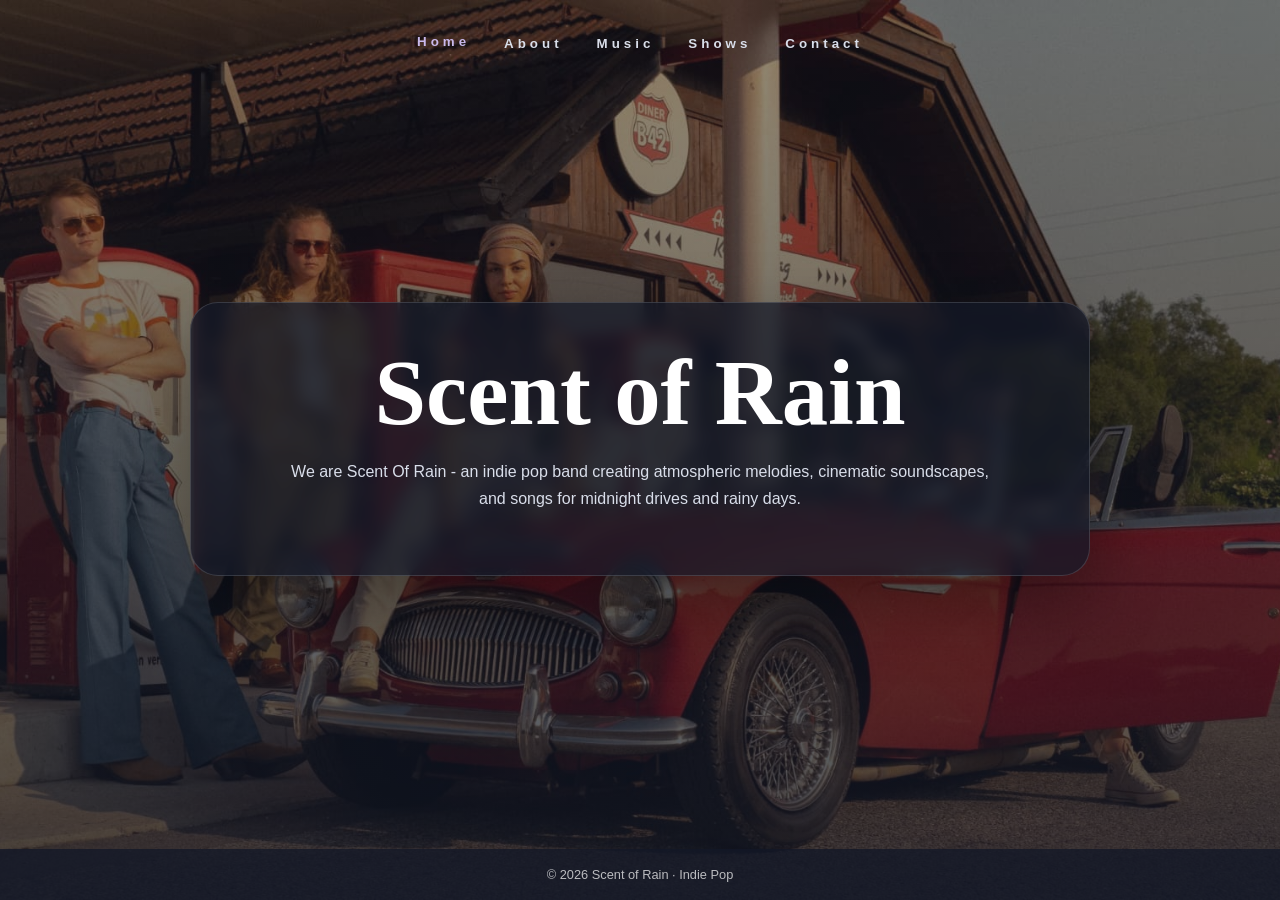
==== index.html @ d590cac0 "meta description add" ====
<!DOCTYPE html>
<html lang="de">
<head>
    <meta charset="UTF-8" />
    <meta name="google-site-verification" content="4d6FJwrasVdMUnf9k5YjwH8vOsAPtGU7nWEtgAFBRKQ" />
    <meta name="viewport" content="width=device-width, initial-scale=1.0" />
    <meta name="description" content="Scent of Rain is an indie pop band creating atmospheric melodies, cinematic soundscapes, and songs for midnight drives and rainy days." />
    <title>Scent of Rain | Indie Pop</title>
    <style>
        :root {
          --dark: #121827;
          --dark-transparent: rgba(18, 24, 39, 0.72);
          --blue: #314c7a;
          --purple: #8d74b8;
          --light-purple: #c9b9ec;
          --grey: #d9deea;
          --white: #ffffff;
        }

        * {
          box-sizing: border-box;
          margin: 0;
          padding: 0;
        }

        body {
          min-height: 100vh;
          font-family: Arial, Helvetica, sans-serif;
          color: var(--white);
          background: var(--dark);
          overflow-x: hidden;
        }

        .page-background {
          min-height: 100vh;
          background:
            linear-gradient(rgba(18, 24, 39, 0.45), rgba(18, 24, 39, 0.75)),
            url("pictures/band.jpg") center/cover no-repeat;
          display: flex;
          flex-direction: column;
        }

        header {
          width: 100%;
          padding: 28px 24px 0;
        }

        nav {
          display: flex;
          justify-content: center;
          align-items: center;
          gap: 34px;
          letter-spacing: 4px;
          font-size: 0.8rem;
          font-weight: 700;
          text-transform: uppercase;
        }

        nav button {
          background: none;
          border: none;
          color: var(--grey);
          cursor: pointer;
          letter-spacing: 4px;
          font-weight: 700;
          padding: 8px 0;
          transition: color 0.2s ease, transform 0.2s ease;
        }

        nav button:hover,
        nav button.active {
          color: var(--light-purple);
          transform: translateY(-2px);
        }

        main {
          flex: 1;
          display: flex;
          justify-content: center;
          align-items: center;
          padding: 40px 24px 70px;
          text-align: center;
        }

        .content-box {
          width: min(900px, 100%);
          padding: 44px;
          border-radius: 28px;
          background: var(--dark-transparent);
          backdrop-filter: blur(8px);
          box-shadow: 0 28px 70px rgba(0, 0, 0, 0.35);
          border: 1px solid rgba(255, 255, 255, 0.14);
        }

        .page {
          display: none;
          animation: fadeIn 0.35s ease;
        }

        .page.active {
          display: block;
        }

        @keyframes fadeIn {
          from {
            opacity: 0;
            transform: translateY(8px);
          }
          to {
            opacity: 1;
            transform: translateY(0);
          }
        }

        h1 {
          font-size: clamp(3rem, 8vw, 5.8rem);
          line-height: 1;
          margin-bottom: 18px;
          font-family: Georgia, "Times New Roman", serif;
        }

        h2 {
          font-size: 2.4rem;
          margin-bottom: 24px;
          font-family: Georgia, "Times New Roman", serif;
          color: var(--light-purple);
        }

        p {
          color: var(--grey);
          max-width: 700px;
          margin: 0 auto 18px;
          line-height: 1.7;
        }

        .concerts {
          display: grid;
          gap: 16px;
          text-align: left;
          margin-top: 24px;
        }

        .concert {
          display: grid;
          grid-template-columns: 110px 1fr;
          gap: 18px;
          align-items: center;
          padding: 18px;
          border-radius: 18px;
          background: rgba(255, 255, 255, 0.08);
          border: 1px solid rgba(255, 255, 255, 0.12);
        }

        .date {
          color: var(--light-purple);
          font-weight: 800;
          text-transform: uppercase;
        }

        .members {
          display: grid;
          grid-template-columns: repeat(5, 1fr);
          gap: 16px;
          margin-top: 24px;
        }

        .member {
          background: rgba(255, 255, 255, 0.08);
          border-radius: 18px;
          overflow: hidden;
          border: 1px solid rgba(255, 255, 255, 0.12);
          text-align: left;
        }

        .member img {
          width: 100%;
          height: 145px;
          object-fit: cover;
          display: block;
          background: #6c7484;
        }

        .member div {
          padding: 14px;
        }

        .member h3 {
          margin-bottom: 4px;
          font-size: 1rem;
        }

        .member .role {
          color: var(--light-purple);
          font-size: 0.85rem;
          font-weight: 700;
          margin-bottom: 8px;
        }

        .member p {
          margin: 0;
          font-size: 0.85rem;
          line-height: 1.5;
        }

        .contact-list {
          margin-top: 22px;
          color: var(--grey);
          line-height: 1.9;
        }

        .contact-list a {
          color: var(--white);
          text-decoration: none;
        }

        .contact-list a:hover {
          color: var(--light-purple);
        }

        footer {
          padding: 18px 24px;
          text-align: center;
          font-size: 0.8rem;
          color: rgba(255, 255, 255, 0.7);
          background: rgba(18, 24, 39, 0.78);
        }

        @media (max-width: 900px) {
          .members {
            grid-template-columns: repeat(2, 1fr);
          }
        }

        @media (max-width: 650px) {
          nav {
            flex-wrap: wrap;
            gap: 18px;
            letter-spacing: 2px;
          }

          nav button {
            letter-spacing: 2px;
          }

          .content-box {
            padding: 28px 20px;
          }

          .concert {
            grid-template-columns: 1fr;
          }

          .members {
            grid-template-columns: 1fr;
          }
        }
    </style>
</head>
<body>
<div class="page-background">
    <header>
        <nav>
            <button class="nav-button active" data-page="home">Home</button>
            <button class="nav-button" data-page="about">About</button>
            <button class="nav-button" data-page="music">Music</button>
            <button class="nav-button" data-page="shows">Shows</button>
            <button class="nav-button" data-page="contact">Contact</button>
        </nav>
    </header>

    <main>
        <div class="content-box">
            <section id="home" class="page active">
                <h1>Scent of Rain</h1>
                <p>We are Scent Of Rain - an indie pop band creating atmospheric melodies, cinematic soundscapes, and songs for midnight drives and rainy days.</p>
            </section>

            <section id="about" class="page">
                <h2>About</h2>
                <p>Scent Of Rain creates indie pop that balances emotion and energy, combining soulful vocals, layered guitars, synth textures, and driving grooves into a sound that is nostalgic, modern, and unmistakably their own.</p>

                <div class="members">
                    <article class="member">
                        <img src="pictures/drums.jpg" alt="Drums" />
                        <div>
                            <h3>Nico<br />Felice</h3>
                            <div class="role">Drums</div>
                            <p>Driving beats and subtle dynamics.</p>
                        </div>
                    </article>

                    <article class="member">
                        <img src="pictures/keys.jpg" alt="Keys" />
                        <div>
                            <h3>Jonas<br />Trattler</h3>
                            <div class="role">Keys</div>
                            <p>Atmospheric harmonies and melodies.</p>
                        </div>
                    </article>

                    <article class="member">
                        <img src="pictures/vocals.jpg" alt="Vocals" />
                        <div>
                            <h3>Amelie Wachauer</h3>
                            <div class="role">Vocals</div>
                            <p>Warm vocals and soulful texts.</p>
                        </div>
                    </article>

                    <article class="member">
                        <img src="pictures/guitar.jpg" alt="Guitar" />
                        <div>
                            <h3>Ines<br />Etzlstorfer</h3>
                            <div class="role">Guitar</div>
                            <p>Dreamy textures and powerful strings.</p>
                        </div>
                    </article>

                    <article class="member">
                        <img src="pictures/bass.jpg" alt="Bass-guitar" />
                        <div>
                            <h3>Thomas Panhuber</h3>
                            <div class="role">Bass-guitar</div>
                            <p>Warm and deep grooves.</p>
                        </div>
                    </article>
                </div>
            </section>

            <section id="music" class="page">
                <h2>Music</h2>
                <p>Recording in process.</p>
                <!--<p>Links to Spotify, YouTube, SoundCloud, ....</p>
                <p>For example: a new single, ep or music video.</p> -->
            </section>

            <section id="shows" class="page">
                <h2>Shows</h2>
                <p>More dates coming soon!</p>

                <!--
                <p>Our next gigs:</p>

                <div class="concerts">
                    <article class="concert">
                        <div class="date">23. Juli 2026</div>
                        <div>
                            <h3>Hemingway's Cocktail & Music Bar</h3>
                            <p>Single Gig · Start 19:30 Uhr</p>
                        </div>
                    </article>

                    <article class="concert">
                        <div class="date">24. Dezember 2026</div>
                        <div>
                            <h3>Christkindlmarkt Perg</h3>
                            <p>Christmas Jazz Gig · Start 20:00 Uhr</p>
                        </div>
                    </article>

                    <article class="concert">
                        <div class="date">29. Mai 2027</div>
                        <div>
                            <h3>Bubble Days Linz</h3>
                            <p>Festivalshow · Start 18:45 Uhr</p>
                        </div>
                    </article>
                </div> -->
            </section>

            <section id="contact" class="page">
                <h2>Contact</h2>
                <p>For any inquiries:</p>

                <div class="contact-list">
                    <p>E-Mail:<a href="mailto:scentofrain.info@gmail.com">scentofrain.info@gmail.com</a></p>
                    <p>Telephone: <a href="tel:+436642714166">+43 664 2714166</a></p>
                    <p>Instagram: <a href="https://www.instagram.com/scentofrain_official" target="_blank" rel="noopener noreferrer">@scentofrain_official</a></p>
                    <br />
                    <p><strong>Imprint</strong></p>
                    <p>Scent of Rain<br />Falterweg 81<br />4030 Linz<br />Austria</p>
                    <p>Represented by: All <3</p>
                </div>
            </section>
        </div>
    </main>

    <footer>
        © 2026 Scent of Rain · Indie Pop
    </footer>
</div>

<script>
    const buttons = document.querySelectorAll(".nav-button");
    const pages = document.querySelectorAll(".page");

    buttons.forEach((button) => {
      button.addEventListener("click", () => {
        const pageId = button.dataset.page;
        const targetPage = document.getElementById(pageId);

        if (!targetPage) return;

        buttons.forEach((btn) => btn.classList.remove("active"));
        pages.forEach((page) => page.classList.remove("active"));

        button.classList.add("active");
        document.getElementById(pageId).classList.add("active");
      });
    });
</script>
</body>
</html>
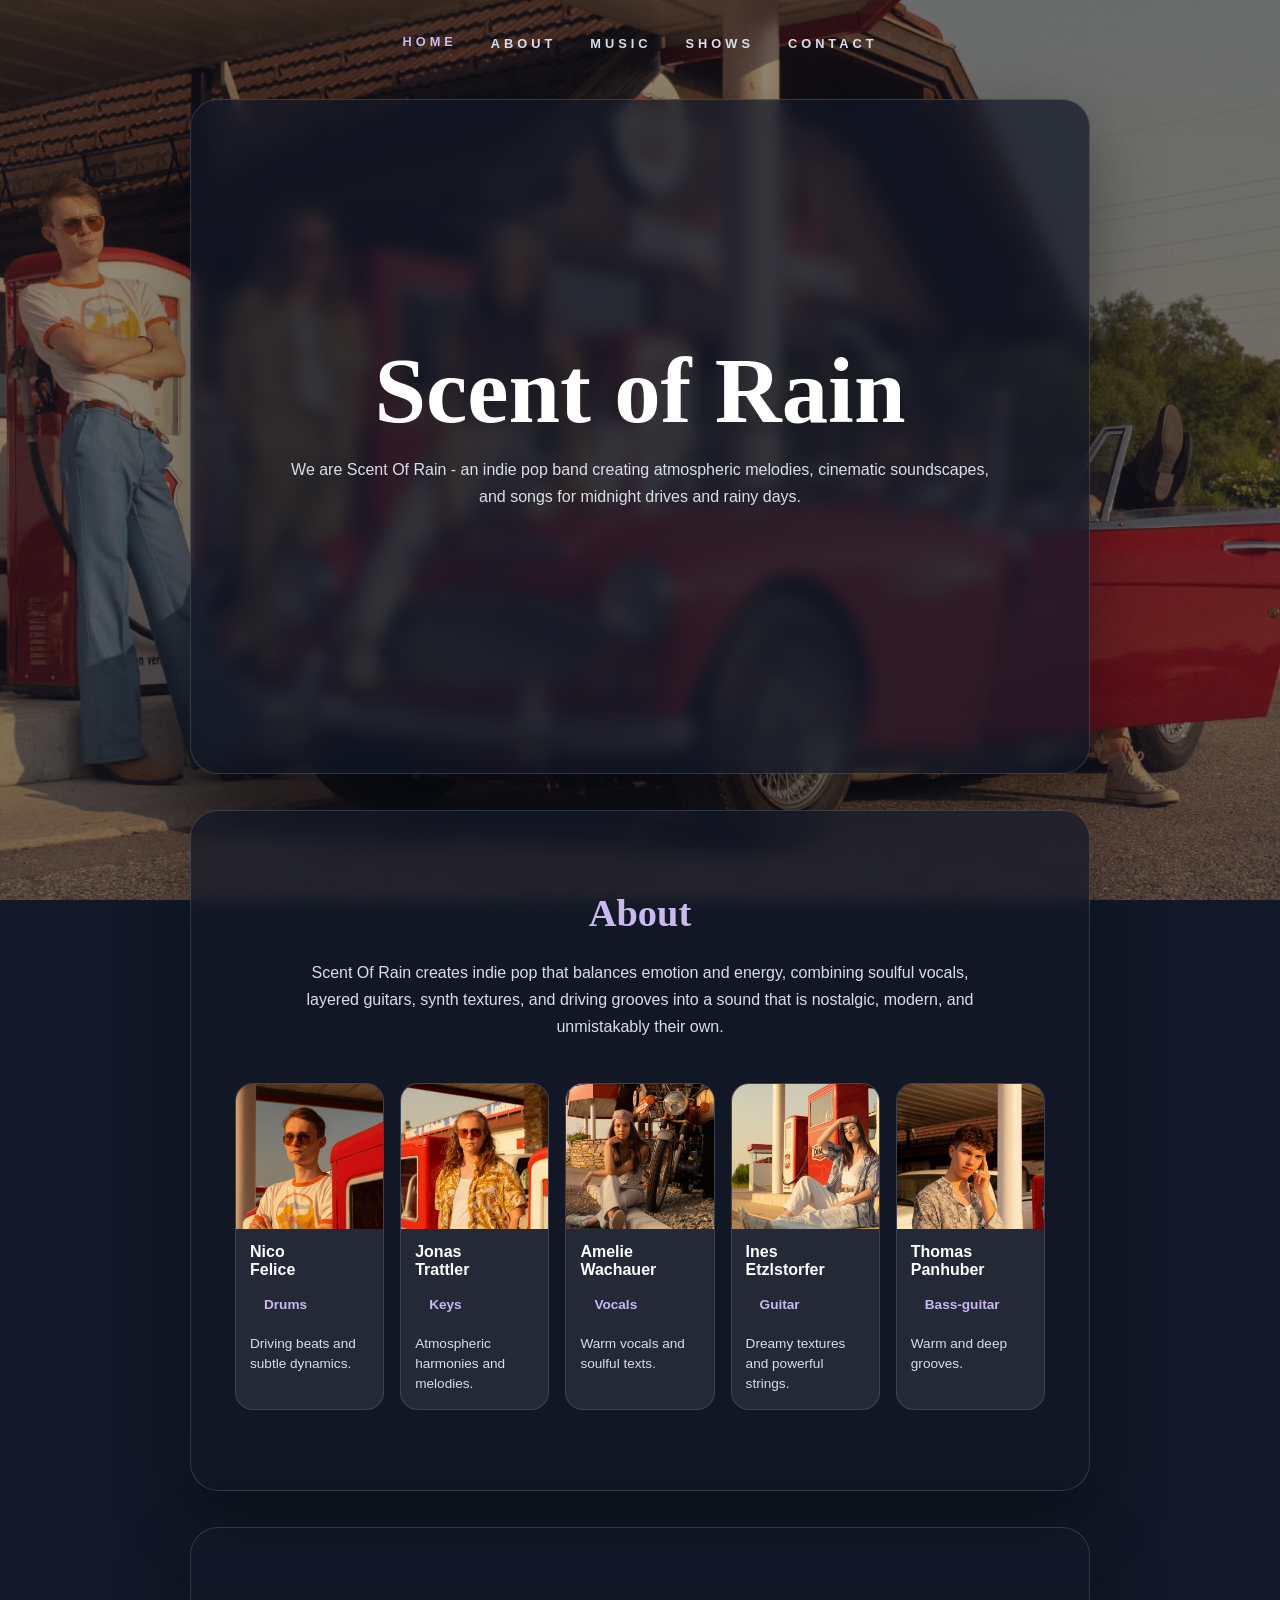
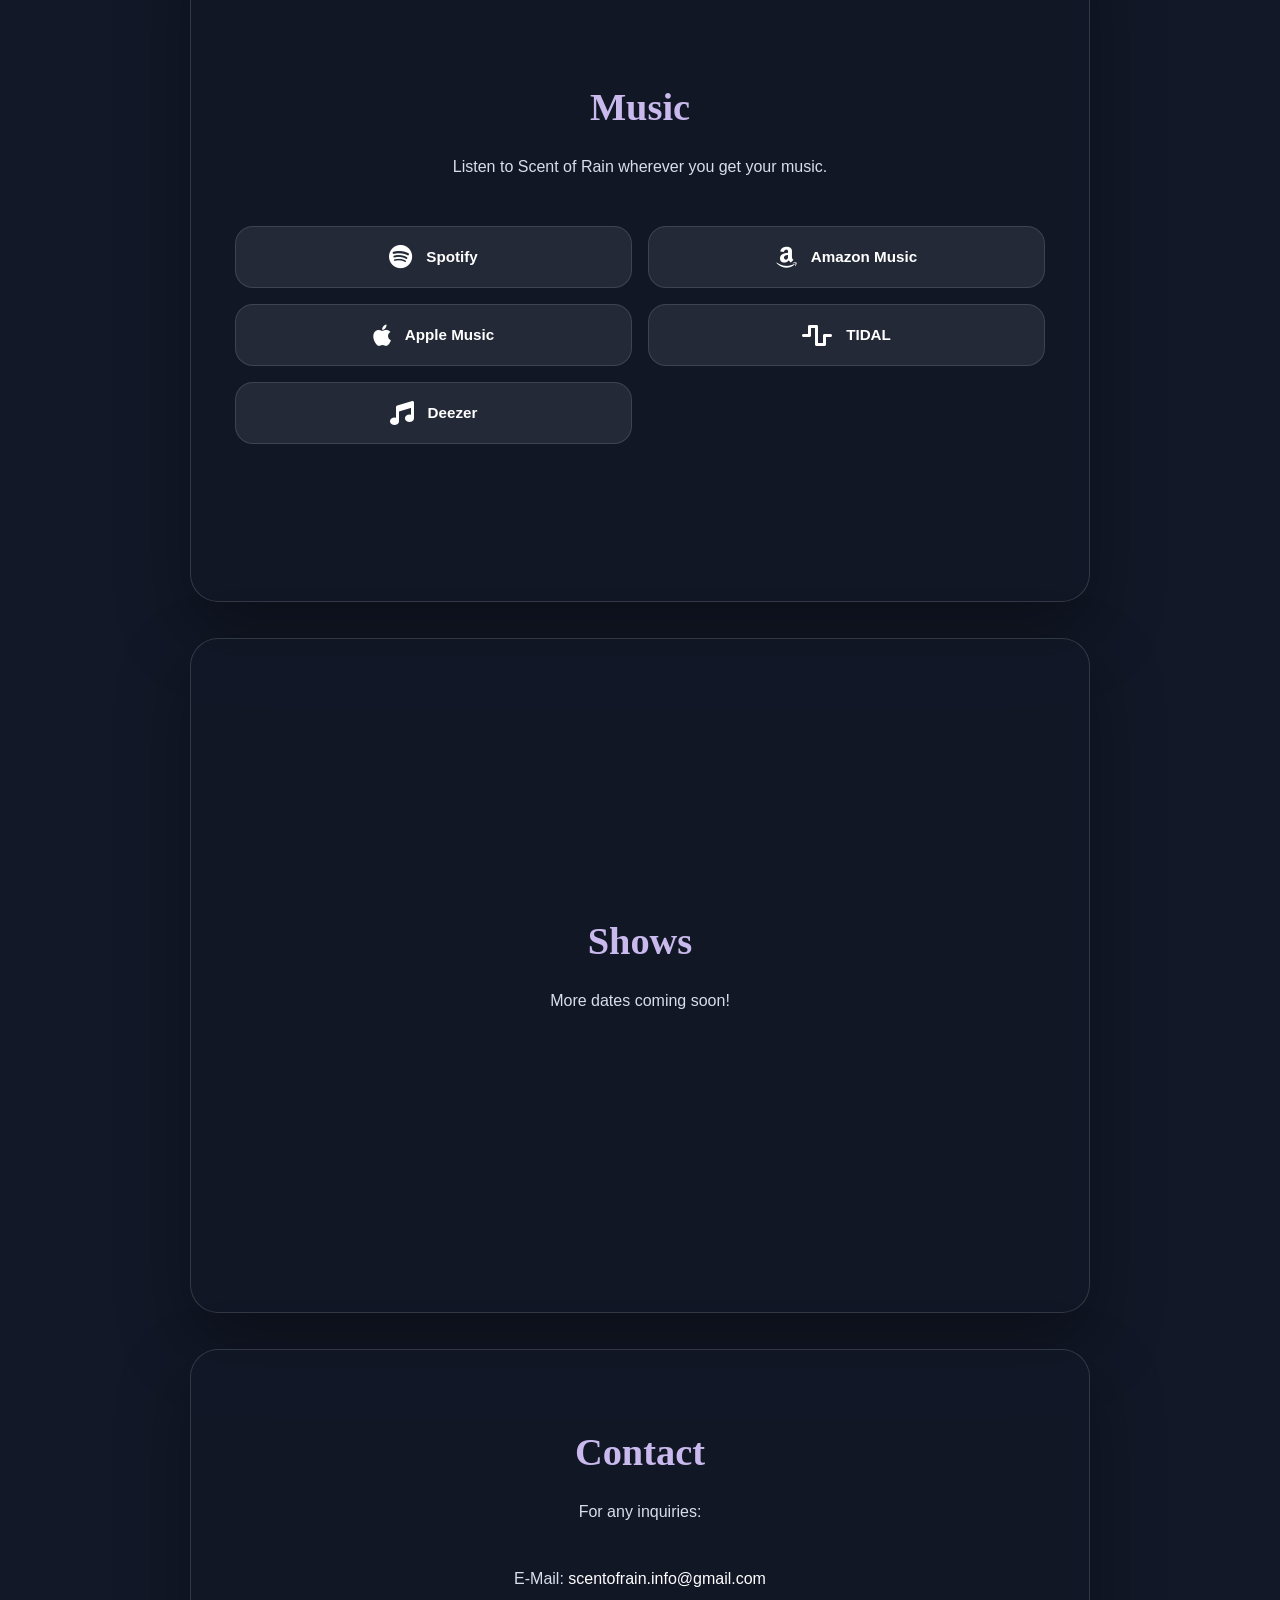
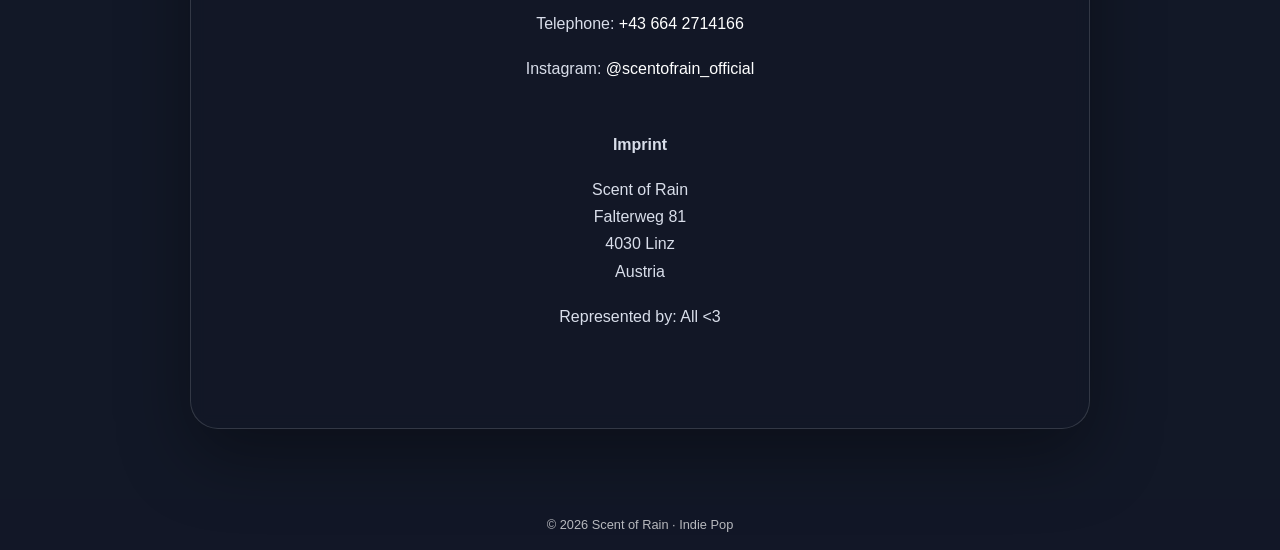
==== commit 8dac6e95: "start dynamic redesign: separate HTML CSS and JS" ====
--- a/index.html
+++ b/index.html
@@ -5,384 +5,173 @@
     <meta name="google-site-verification" content="4d6FJwrasVdMUnf9k5YjwH8vOsAPtGU7nWEtgAFBRKQ" />
     <meta name="viewport" content="width=device-width, initial-scale=1.0" />
     <meta name="description" content="Scent of Rain is an indie pop band creating atmospheric melodies, cinematic soundscapes, and songs for midnight drives and rainy days." />
-    <title>Scent of Rain | Indie Pop</title>
-    <style>
-        :root {
-          --dark: #121827;
-          --dark-transparent: rgba(18, 24, 39, 0.72);
-          --blue: #314c7a;
-          --purple: #8d74b8;
-          --light-purple: #c9b9ec;
-          --grey: #d9deea;
-          --white: #ffffff;
-        }
-
-        * {
-          box-sizing: border-box;
-          margin: 0;
-          padding: 0;
-        }
-
-        body {
-          min-height: 100vh;
-          font-family: Arial, Helvetica, sans-serif;
-          color: var(--white);
-          background: var(--dark);
-          overflow-x: hidden;
-        }
-
-        .page-background {
-          min-height: 100vh;
-          background:
-            linear-gradient(rgba(18, 24, 39, 0.45), rgba(18, 24, 39, 0.75)),
-            url("pictures/band.jpg") center/cover no-repeat;
-          display: flex;
-          flex-direction: column;
-        }
-
-        header {
-          width: 100%;
-          padding: 28px 24px 0;
-        }
-
-        nav {
-          display: flex;
-          justify-content: center;
-          align-items: center;
-          gap: 34px;
-          letter-spacing: 4px;
-          font-size: 0.8rem;
-          font-weight: 700;
-          text-transform: uppercase;
-        }
-
-        nav button {
-          background: none;
-          border: none;
-          color: var(--grey);
-          cursor: pointer;
-          letter-spacing: 4px;
-          font-weight: 700;
-          padding: 8px 0;
-          transition: color 0.2s ease, transform 0.2s ease;
-        }
-
-        nav button:hover,
-        nav button.active {
-          color: var(--light-purple);
-          transform: translateY(-2px);
-        }
-
-        main {
-          flex: 1;
-          display: flex;
-          justify-content: center;
-          align-items: center;
-          padding: 40px 24px 70px;
-          text-align: center;
-        }
-
-        .content-box {
-          width: min(900px, 100%);
-          padding: 44px;
-          border-radius: 28px;
-          background: var(--dark-transparent);
-          backdrop-filter: blur(8px);
-          box-shadow: 0 28px 70px rgba(0, 0, 0, 0.35);
-          border: 1px solid rgba(255, 255, 255, 0.14);
-        }
-
-        .page {
-          display: none;
-          animation: fadeIn 0.35s ease;
-        }
-
-        .page.active {
-          display: block;
-        }
-
-        @keyframes fadeIn {
-          from {
-            opacity: 0;
-            transform: translateY(8px);
-          }
-          to {
-            opacity: 1;
-            transform: translateY(0);
-          }
-        }
-
-        h1 {
-          font-size: clamp(3rem, 8vw, 5.8rem);
-          line-height: 1;
-          margin-bottom: 18px;
-          font-family: Georgia, "Times New Roman", serif;
-        }
-
-        h2 {
-          font-size: 2.4rem;
-          margin-bottom: 24px;
-          font-family: Georgia, "Times New Roman", serif;
-          color: var(--light-purple);
-        }
-
-        p {
-          color: var(--grey);
-          max-width: 700px;
-          margin: 0 auto 18px;
-          line-height: 1.7;
-        }
-
-        .concerts {
-          display: grid;
-          gap: 16px;
-          text-align: left;
-          margin-top: 24px;
-        }
-
-        .concert {
-          display: grid;
-          grid-template-columns: 110px 1fr;
-          gap: 18px;
-          align-items: center;
-          padding: 18px;
-          border-radius: 18px;
-          background: rgba(255, 255, 255, 0.08);
-          border: 1px solid rgba(255, 255, 255, 0.12);
-        }
-
-        .date {
-          color: var(--light-purple);
-          font-weight: 800;
-          text-transform: uppercase;
-        }
-
-        .members {
-          display: grid;
-          grid-template-columns: repeat(5, 1fr);
-          gap: 16px;
-          margin-top: 24px;
-        }
-
-        .member {
-          background: rgba(255, 255, 255, 0.08);
-          border-radius: 18px;
-          overflow: hidden;
-          border: 1px solid rgba(255, 255, 255, 0.12);
-          text-align: left;
-        }
-
-        .member img {
-          width: 100%;
-          height: 145px;
-          object-fit: cover;
-          display: block;
-          background: #6c7484;
-        }
-
-        .member div {
-          padding: 14px;
-        }
-
-        .member h3 {
-          margin-bottom: 4px;
-          font-size: 1rem;
-        }
-
-        .member .role {
-          color: var(--light-purple);
-          font-size: 0.85rem;
-          font-weight: 700;
-          margin-bottom: 8px;
-        }
-
-        .member p {
-          margin: 0;
-          font-size: 0.85rem;
-          line-height: 1.5;
-        }
-
-        .contact-list {
-          margin-top: 22px;
-          color: var(--grey);
-          line-height: 1.9;
-        }
-
-        .contact-list a {
-          color: var(--white);
-          text-decoration: none;
-        }
-
-        .contact-list a:hover {
-          color: var(--light-purple);
-        }
-
-        footer {
-          padding: 18px 24px;
-          text-align: center;
-          font-size: 0.8rem;
-          color: rgba(255, 255, 255, 0.7);
-          background: rgba(18, 24, 39, 0.78);
-        }
-
-        @media (max-width: 900px) {
-          .members {
-            grid-template-columns: repeat(2, 1fr);
-          }
-        }
-
-        @media (max-width: 650px) {
-          nav {
-            flex-wrap: wrap;
-            gap: 18px;
-            letter-spacing: 2px;
-          }
-
-          nav button {
-            letter-spacing: 2px;
-          }
-
-          .content-box {
-            padding: 28px 20px;
-          }
-
-          .concert {
-            grid-template-columns: 1fr;
-          }
-
-          .members {
-            grid-template-columns: 1fr;
-          }
-        }
-    </style>
+    <link rel="canonical" href="https://scentofrain.at/" />
+    <meta property="og:title" content="Scent of Rain – Official Website" />
+    <meta property="og:description" content="Indie pop band creating atmospheric melodies and cinematic soundscapes." />
+    <meta property="og:url" content="https://scentofrain.at/" />
+    <meta property="og:type" content="website" />
+    <meta property="og:image" content="https://scentofrain.at/pictures/band.jpg" />
+    <title>Scent of Rain – Official Website</title>
+    <link rel="stylesheet" href="https://cdnjs.cloudflare.com/ajax/libs/font-awesome/6.7.2/css/all.min.css" />
+    <link rel="stylesheet" href="css/style.css" />
 </head>
 <body>
 <div class="page-background">
     <header>
         <nav>
-            <button class="nav-button active" data-page="home">Home</button>
-            <button class="nav-button" data-page="about">About</button>
-            <button class="nav-button" data-page="music">Music</button>
-            <button class="nav-button" data-page="shows">Shows</button>
-            <button class="nav-button" data-page="contact">Contact</button>
+            <a class="nav-link active" href="#home">Home</a>
+            <a class="nav-link" href="#about">About</a>
+            <a class="nav-link" href="#music">Music</a>
+            <a class="nav-link" href="#shows">Shows</a>
+            <a class="nav-link" href="#contact">Contact</a>
         </nav>
     </header>
 
     <main>
-        <div class="content-box">
-            <section id="home" class="page active">
-                <h1>Scent of Rain</h1>
-                <p>We are Scent Of Rain - an indie pop band creating atmospheric melodies, cinematic soundscapes, and songs for midnight drives and rainy days.</p>
-            </section>
+        <section id="home" class="page">
+            <h1>Scent of Rain</h1>
+            <p>We are Scent Of Rain - an indie pop band creating atmospheric melodies, cinematic soundscapes, and songs for midnight drives and rainy days.</p>
+        </section>
 
-            <section id="about" class="page">
-                <h2>About</h2>
-                <p>Scent Of Rain creates indie pop that balances emotion and energy, combining soulful vocals, layered guitars, synth textures, and driving grooves into a sound that is nostalgic, modern, and unmistakably their own.</p>
+        <section id="about" class="page">
+            <h2>About</h2>
+            <p>Scent Of Rain creates indie pop that balances emotion and energy, combining soulful vocals, layered guitars, synth textures, and driving grooves into a sound that is nostalgic, modern, and unmistakably their own.</p>
 
-                <div class="members">
-                    <article class="member">
-                        <img src="pictures/drums.jpg" alt="Drums" />
-                        <div>
-                            <h3>Nico<br />Felice</h3>
-                            <div class="role">Drums</div>
-                            <p>Driving beats and subtle dynamics.</p>
-                        </div>
-                    </article>
+            <div class="members">
+                <article class="member">
+                    <img src="pictures/drums.jpg" alt="Drums" />
+                    <div>
+                        <h3>Nico<br />Felice</h3>
+                        <div class="role">Drums</div>
+                        <p>Driving beats and subtle dynamics.</p>
+                    </div>
+                </article>
 
-                    <article class="member">
-                        <img src="pictures/keys.jpg" alt="Keys" />
-                        <div>
-                            <h3>Jonas<br />Trattler</h3>
-                            <div class="role">Keys</div>
-                            <p>Atmospheric harmonies and melodies.</p>
-                        </div>
-                    </article>
+                <article class="member">
+                    <img src="pictures/keys.jpg" alt="Keys" />
+                    <div>
+                        <h3>Jonas<br />Trattler</h3>
+                        <div class="role">Keys</div>
+                        <p>Atmospheric harmonies and melodies.</p>
+                    </div>
+                </article>
 
-                    <article class="member">
-                        <img src="pictures/vocals.jpg" alt="Vocals" />
-                        <div>
-                            <h3>Amelie Wachauer</h3>
-                            <div class="role">Vocals</div>
-                            <p>Warm vocals and soulful texts.</p>
-                        </div>
-                    </article>
+                <article class="member">
+                    <img src="pictures/vocals.jpg" alt="Vocals" />
+                    <div>
+                        <h3>Amelie Wachauer</h3>
+                        <div class="role">Vocals</div>
+                        <p>Warm vocals and soulful texts.</p>
+                    </div>
+                </article>
 
-                    <article class="member">
-                        <img src="pictures/guitar.jpg" alt="Guitar" />
-                        <div>
-                            <h3>Ines<br />Etzlstorfer</h3>
-                            <div class="role">Guitar</div>
-                            <p>Dreamy textures and powerful strings.</p>
-                        </div>
-                    </article>
+                <article class="member">
+                    <img src="pictures/guitar.jpg" alt="Guitar" />
+                    <div>
+                        <h3>Ines<br />Etzlstorfer</h3>
+                        <div class="role">Guitar</div>
+                        <p>Dreamy textures and powerful strings.</p>
+                    </div>
+                </article>
 
-                    <article class="member">
-                        <img src="pictures/bass.jpg" alt="Bass-guitar" />
-                        <div>
-                            <h3>Thomas Panhuber</h3>
-                            <div class="role">Bass-guitar</div>
-                            <p>Warm and deep grooves.</p>
-                        </div>
-                    </article>
-                </div>
-            </section>
+                <article class="member">
+                    <img src="pictures/bass.jpg" alt="Bass-guitar" />
+                    <div>
+                        <h3>Thomas Panhuber</h3>
+                        <div class="role">Bass-guitar</div>
+                        <p>Warm and deep grooves.</p>
+                    </div>
+                </article>
+            </div>
+        </section>
 
-            <section id="music" class="page">
-                <h2>Music</h2>
-                <p>Recording in process.</p>
-                <!--<p>Links to Spotify, YouTube, SoundCloud, ....</p>
-                <p>For example: a new single, ep or music video.</p> -->
-            </section>
+        <section id="music" class="page">
+            <h2>Music</h2>
+            <p>Listen to Scent of Rain wherever you get your music.</p>
 
-            <section id="shows" class="page">
-                <h2>Shows</h2>
-                <p>More dates coming soon!</p>
+            <div class="music-links">
+                <a href="SPOTIFY-LINK" target="_blank" rel="noopener noreferrer" class="music-link">
+                    <i class="fa-brands fa-spotify"></i>
+                    <span>Spotify</span>
+                </a>
 
-                <!--
-                <p>Our next gigs:</p>
+                <a href="AMAZON-MUSIC-LINK" target="_blank" rel="noopener noreferrer" class="music-link">
+                    <i class="fa-brands fa-amazon"></i>
+                    <span>Amazon Music</span>
+                </a>
 
-                <div class="concerts">
-                    <article class="concert">
-                        <div class="date">23. Juli 2026</div>
-                        <div>
-                            <h3>Hemingway's Cocktail & Music Bar</h3>
-                            <p>Single Gig · Start 19:30 Uhr</p>
-                        </div>
-                    </article>
+                <a href="APPLE-MUSIC-LINK" target="_blank" rel="noopener noreferrer" class="music-link">
+                    <i class="fa-brands fa-apple"></i>
+                    <span>Apple Music</span>
+                </a>
 
-                    <article class="concert">
-                        <div class="date">24. Dezember 2026</div>
-                        <div>
-                            <h3>Christkindlmarkt Perg</h3>
-                            <p>Christmas Jazz Gig · Start 20:00 Uhr</p>
-                        </div>
-                    </article>
+                <a href="TIDAL-LINK" target="_blank" rel="noopener noreferrer" class="music-link">
+                    <i class="fa-solid fa-wave-square"></i>
+                    <span>TIDAL</span>
+                </a>
 
-                    <article class="concert">
-                        <div class="date">29. Mai 2027</div>
-                        <div>
-                            <h3>Bubble Days Linz</h3>
-                            <p>Festivalshow · Start 18:45 Uhr</p>
-                        </div>
-                    </article>
-                </div> -->
-            </section>
+                <a href="DEEZER-LINK" target="_blank" rel="noopener noreferrer" class="music-link">
+                    <i class="fa-solid fa-music"></i>
+                    <span>Deezer</span>
+                </a>
 
-            <section id="contact" class="page">
-                <h2>Contact</h2>
-                <p>For any inquiries:</p>
+                <!-- Activate when Bandcamp is available
+                <a href="BANDCAMP-LINK" target="_blank" rel="noopener noreferrer" class="music-link">
+                    <i class="fa-brands fa-bandcamp"></i>
+                    <span>Bandcamp</span>
+                </a>
+                -->
+            </div>
+        </section>
 
-                <div class="contact-list">
-                    <p>E-Mail:<a href="mailto:scentofrain.info@gmail.com">scentofrain.info@gmail.com</a></p>
-                    <p>Telephone: <a href="tel:+436642714166">+43 664 2714166</a></p>
-                    <p>Instagram: <a href="https://www.instagram.com/scentofrain_official" target="_blank" rel="noopener noreferrer">@scentofrain_official</a></p>
-                    <br />
-                    <p><strong>Imprint</strong></p>
-                    <p>Scent of Rain<br />Falterweg 81<br />4030 Linz<br />Austria</p>
-                    <p>Represented by: All <3</p>
-                </div>
-            </section>
-        </div>
+        <section id="shows" class="page">
+            <h2>Shows</h2>
+            <p>More dates coming soon!</p>
+
+            <!--
+            <p>Our next gigs:</p>
+            <div class="concerts">
+                <article class="concert">
+                    <div class="date">23. Juli 2026</div>
+                    <div>
+                        <h3>Hemingway's Cocktail & Music Bar</h3>
+                        <p>Single Gig · Start 19:30 Uhr</p>
+                    </div>
+                </article>
+
+                <article class="concert">
+                    <div class="date">24. Dezember 2026</div>
+                    <div>
+                        <h3>Christkindlmarkt Perg</h3>
+                        <p>Christmas Jazz Gig · Start 20:00 Uhr</p>
+                    </div>
+                </article>
+
+                <article class="concert">
+                    <div class="date">29. Mai 2027</div>
+                    <div>
+                        <h3>Bubble Days Linz</h3>
+                        <p>Festivalshow · Start 18:45 Uhr</p>
+                    </div>
+                </article>
+            </div>
+            -->
+        </section>
+
+        <section id="contact" class="page">
+            <h2>Contact</h2>
+            <p>For any inquiries:</p>
+
+            <div class="contact-list">
+                <p>E-Mail: <a href="mailto:scentofrain.info@gmail.com">scentofrain.info@gmail.com</a></p>
+                <p>Telephone: <a href="tel:+436642714166">+43 664 2714166</a></p>
+                <p>Instagram: <a href="https://www.instagram.com/scentofrain_official" target="_blank" rel="noopener noreferrer">@scentofrain_official</a></p>
+                <br />
+                <p><strong>Imprint</strong></p>
+                <p>Scent of Rain<br />Falterweg 81<br />4030 Linz<br />Austria</p>
+                <p>Represented by: All &lt;3</p>
+            </div>
+        </section>
     </main>
 
     <footer>
@@ -390,24 +179,6 @@
     </footer>
 </div>
 
-<script>
-    const buttons = document.querySelectorAll(".nav-button");
-    const pages = document.querySelectorAll(".page");
-
-    buttons.forEach((button) => {
-      button.addEventListener("click", () => {
-        const pageId = button.dataset.page;
-        const targetPage = document.getElementById(pageId);
-
-        if (!targetPage) return;
-
-        buttons.forEach((btn) => btn.classList.remove("active"));
-        pages.forEach((page) => page.classList.remove("active"));
-
-        button.classList.add("active");
-        document.getElementById(pageId).classList.add("active");
-      });
-    });
-</script>
+<script src="js/main.js"></script>
 </body>
 </html>
--- a/css/style.css
+++ b/css/style.css
@@ -0,0 +1,298 @@
+:root {
+  --dark: #121827;
+  --dark-transparent: rgba(18, 24, 39, 0.72);
+  --blue: #314c7a;
+  --purple: #8d74b8;
+  --light-purple: #c9b9ec;
+  --grey: #d9deea;
+  --white: #ffffff;
+}
+
+* {
+  box-sizing: border-box;
+  margin: 0;
+  padding: 0;
+}
+
+html {
+  scroll-behavior: smooth;
+}
+
+body {
+  min-height: 100vh;
+  font-family: Arial, Helvetica, sans-serif;
+  color: var(--white);
+  background: var(--dark);
+  overflow-x: hidden;
+}
+
+.page-background {
+  min-height: 100vh;
+  background:
+    linear-gradient(rgba(18, 24, 39, 0.45), rgba(18, 24, 39, 0.75)),
+    url("../pictures/band.jpg") center/cover fixed no-repeat;
+  display: flex;
+  flex-direction: column;
+}
+
+header {
+  width: 100%;
+  padding: 28px 24px 0;
+  position: sticky;
+  top: 0;
+  z-index: 100;
+}
+
+nav {
+  display: flex;
+  justify-content: center;
+  align-items: center;
+  gap: 34px;
+  letter-spacing: 4px;
+  font-size: 0.8rem;
+  font-weight: 700;
+  text-transform: uppercase;
+}
+
+nav a {
+  color: var(--grey);
+  text-decoration: none;
+  letter-spacing: 4px;
+  font-weight: 700;
+  padding: 8px 0;
+  transition: color 0.2s ease, transform 0.2s ease;
+}
+
+nav a:hover,
+nav a.active {
+  color: var(--light-purple);
+  transform: translateY(-2px);
+}
+
+main {
+  width: 100%;
+  padding: 40px 24px 70px;
+}
+
+.page {
+  width: min(900px, 100%);
+  margin: 0 auto;
+  min-height: 75vh;
+  padding: 80px 44px;
+  display: flex;
+  flex-direction: column;
+  justify-content: center;
+  text-align: center;
+  scroll-margin-top: 100px;
+  background: var(--dark-transparent);
+  backdrop-filter: blur(8px);
+  box-shadow: 0 28px 70px rgba(0, 0, 0, 0.35);
+  border: 1px solid rgba(255, 255, 255, 0.14);
+  border-radius: 28px;
+  margin-bottom: 36px;
+}
+
+.page:last-child {
+  margin-bottom: 0;
+}
+
+.page h1,
+.page h2 {
+  font-family: Georgia, "Times New Roman", serif;
+}
+
+.page h1 {
+  font-size: clamp(3rem, 8vw, 5.8rem);
+  line-height: 1;
+  margin-bottom: 18px;
+}
+
+.page h2 {
+  font-size: 2.4rem;
+  margin-bottom: 24px;
+  color: var(--light-purple);
+}
+
+.page p {
+  color: var(--grey);
+  max-width: 700px;
+  margin: 0 auto 18px;
+  line-height: 1.7;
+}
+
+.concerts {
+  display: grid;
+  gap: 16px;
+  text-align: left;
+  margin-top: 24px;
+}
+
+.concert {
+  display: grid;
+  grid-template-columns: 110px 1fr;
+  gap: 18px;
+  align-items: center;
+  padding: 18px;
+  border-radius: 18px;
+  background: rgba(255, 255, 255, 0.08);
+  border: 1px solid rgba(255, 255, 255, 0.12);
+}
+
+.date {
+  color: var(--light-purple);
+  font-weight: 800;
+  text-transform: uppercase;
+}
+
+.members {
+  display: grid;
+  grid-template-columns: repeat(5, 1fr);
+  gap: 16px;
+  margin-top: 24px;
+}
+
+.member {
+  background: rgba(255, 255, 255, 0.08);
+  border-radius: 18px;
+  overflow: hidden;
+  border: 1px solid rgba(255, 255, 255, 0.12);
+  text-align: left;
+}
+
+.member img {
+  width: 100%;
+  height: 145px;
+  object-fit: cover;
+  display: block;
+  background: #6c7484;
+}
+
+.member div {
+  padding: 14px;
+}
+
+.member h3 {
+  margin-bottom: 4px;
+  font-size: 1rem;
+}
+
+.member .role {
+  color: var(--light-purple);
+  font-size: 0.85rem;
+  font-weight: 700;
+  margin-bottom: 8px;
+}
+
+.member p {
+  margin: 0;
+  font-size: 0.85rem;
+  line-height: 1.5;
+}
+
+.music-links {
+  display: grid;
+  grid-template-columns: repeat(2, 1fr);
+  gap: 16px;
+  margin-top: 28px;
+}
+
+.music-link {
+  display: flex;
+  align-items: center;
+  justify-content: center;
+  gap: 14px;
+  padding: 18px 20px;
+  border-radius: 18px;
+  color: var(--white);
+  text-decoration: none;
+  background: rgba(255, 255, 255, 0.08);
+  border: 1px solid rgba(255, 255, 255, 0.12);
+  transition:
+    color 0.2s ease,
+    background 0.2s ease,
+    border-color 0.2s ease,
+    transform 0.2s ease;
+}
+
+.music-link i {
+  font-size: 1.5rem;
+}
+
+.music-link span {
+  font-weight: 700;
+  font-size: 0.95rem;
+}
+
+.music-link:hover {
+  color: var(--light-purple);
+  background: rgba(255, 255, 255, 0.12);
+  border-color: rgba(255, 255, 255, 0.22);
+  transform: translateY(-2px);
+}
+
+.contact-list {
+  margin-top: 22px;
+  color: var(--grey);
+  line-height: 1.9;
+}
+
+.contact-list a {
+  color: var(--white);
+  text-decoration: none;
+}
+
+.contact-list a:hover {
+  color: var(--light-purple);
+}
+
+footer {
+  padding: 18px 24px;
+  text-align: center;
+  font-size: 0.8rem;
+  color: rgba(255, 255, 255, 0.7);
+  background: rgba(18, 24, 39, 0.78);
+}
+
+@media (max-width: 900px) {
+  .members {
+    grid-template-columns: repeat(2, 1fr);
+  }
+}
+
+@media (max-width: 650px) {
+  header {
+    padding: 18px 14px 0;
+  }
+
+  nav {
+    flex-wrap: wrap;
+    gap: 14px 18px;
+    letter-spacing: 2px;
+  }
+
+  nav a {
+    letter-spacing: 2px;
+  }
+
+  main {
+    padding: 28px 14px 50px;
+  }
+
+  .page {
+    min-height: 78vh;
+    padding: 56px 20px;
+    scroll-margin-top: 130px;
+  }
+
+  .concert {
+    grid-template-columns: 1fr;
+  }
+
+  .members {
+    grid-template-columns: 1fr;
+  }
+
+  .music-links {
+    grid-template-columns: 1fr;
+  }
+}
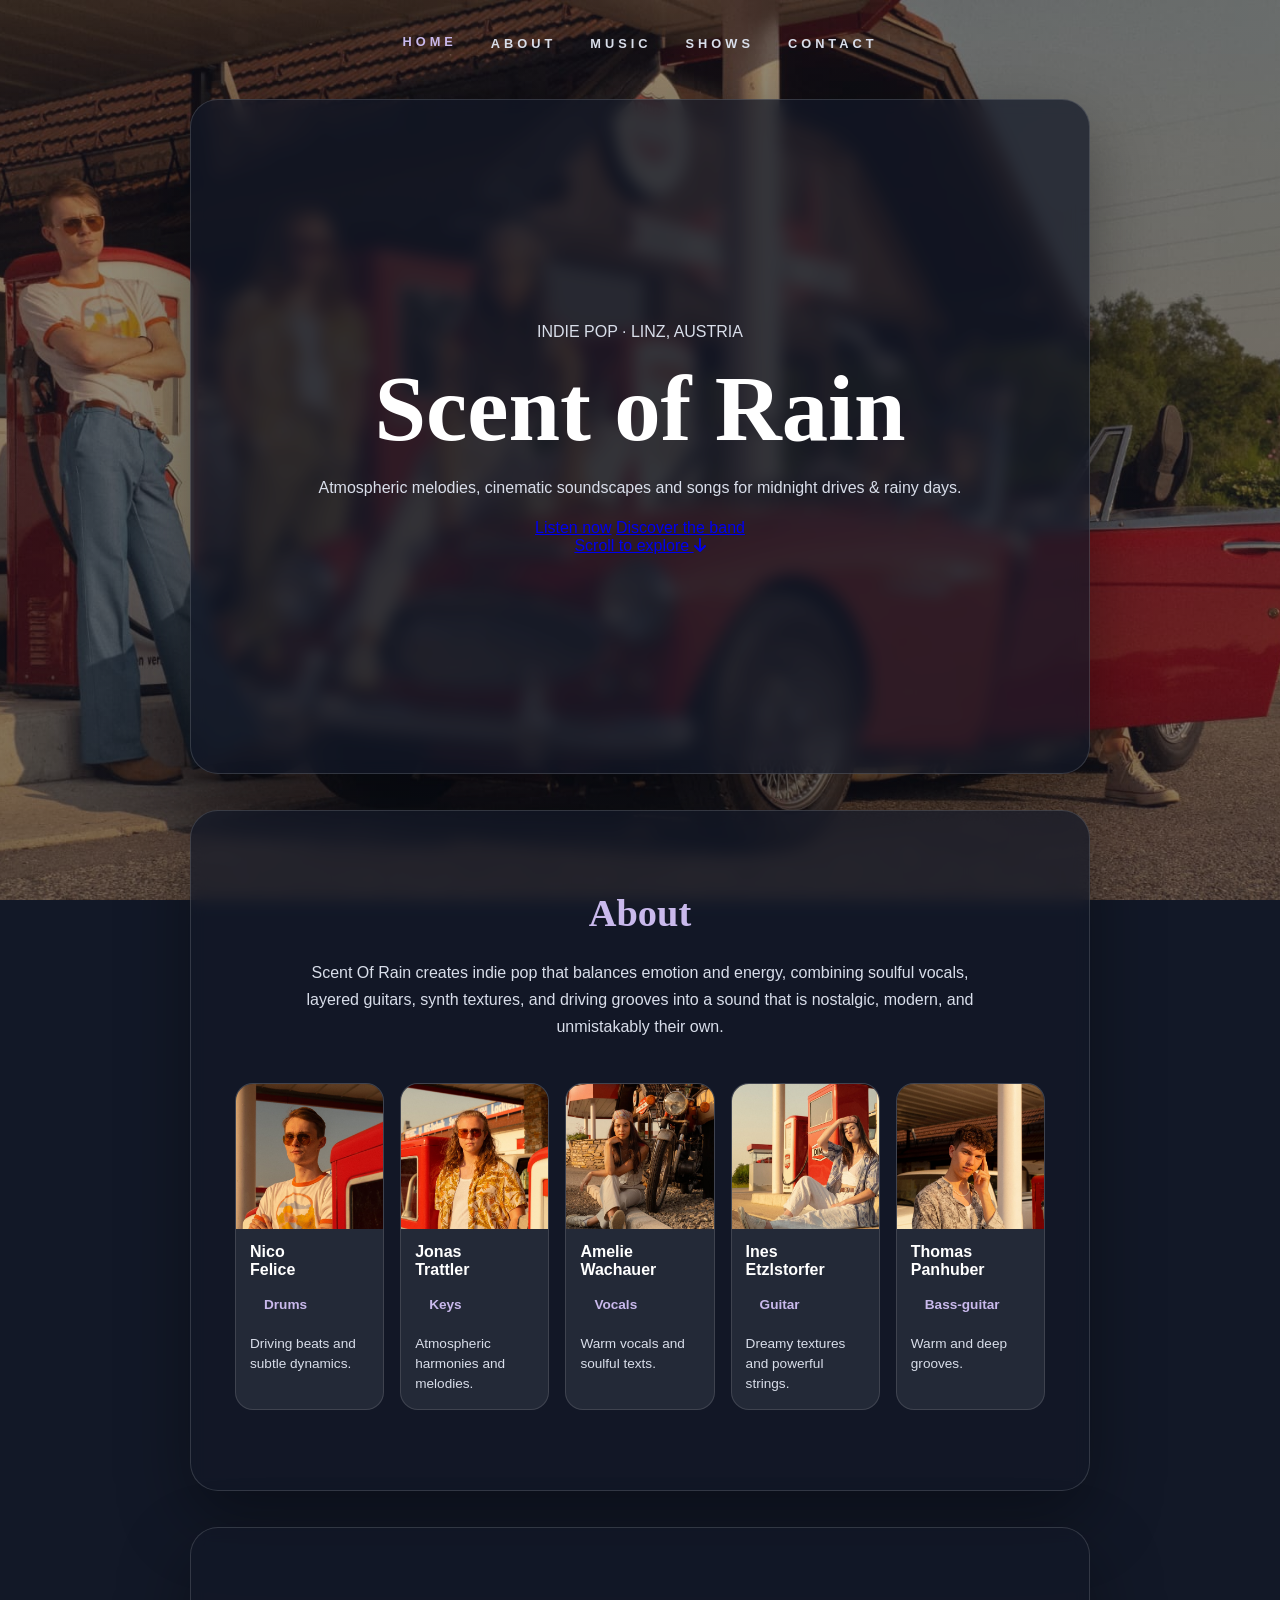
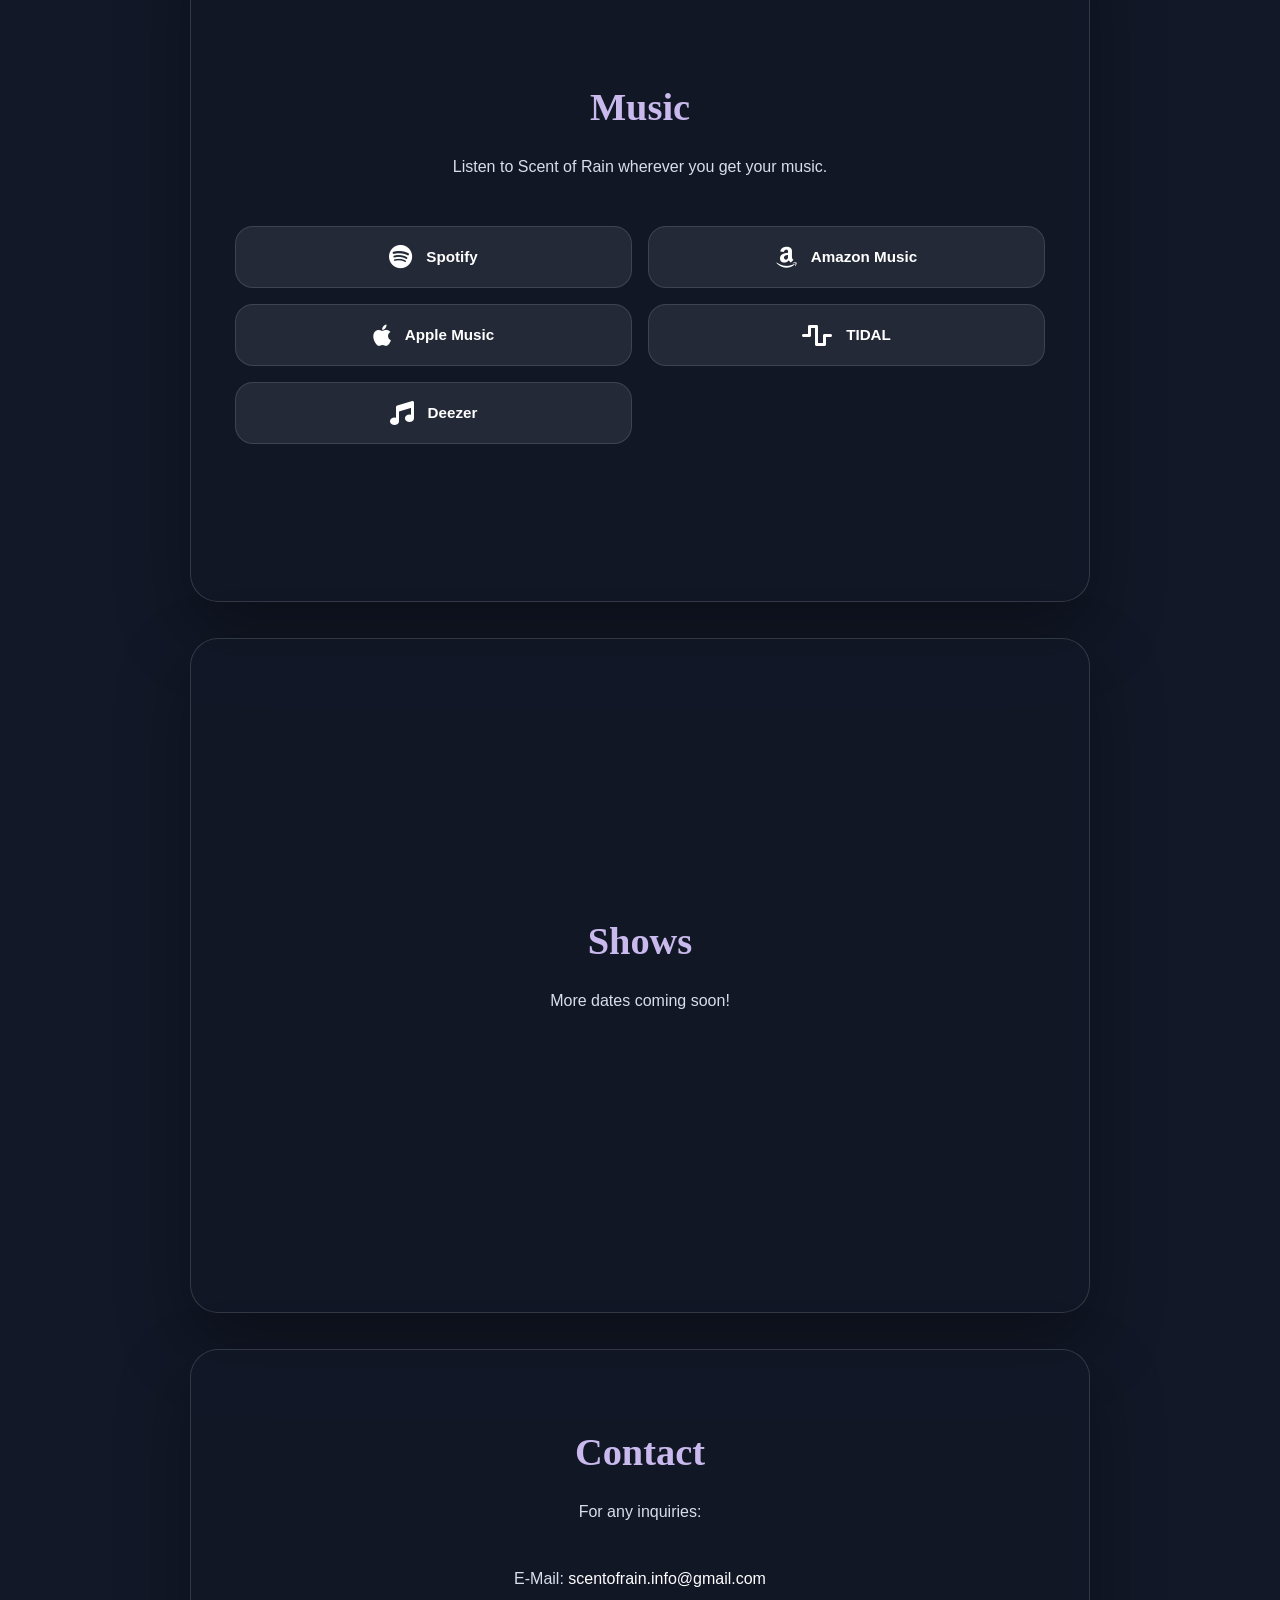
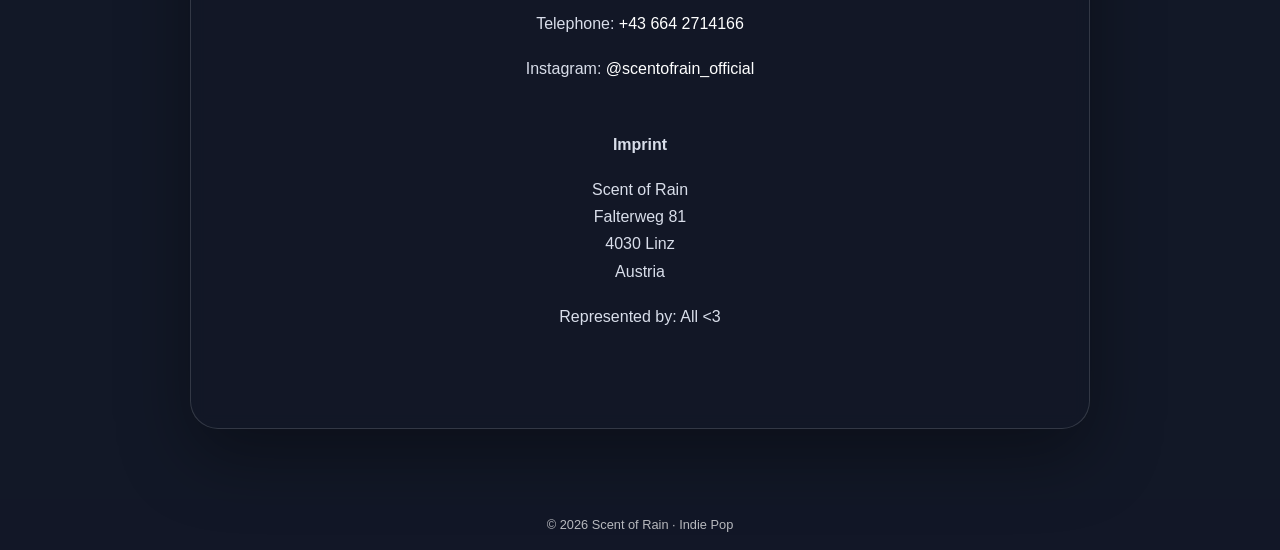
==== commit 22252d02: "Redesign home hero section" ====
--- a/index.html
+++ b/index.html
@@ -28,9 +28,20 @@
     </header>
 
     <main>
-        <section id="home" class="page">
-            <h1>Scent of Rain</h1>
-            <p>We are Scent Of Rain - an indie pop band creating atmospheric melodies, cinematic soundscapes, and songs for midnight drives and rainy days.</p>
+        <section id="home" class="page hero">
+            <div class="hero-content">
+                <p class="hero-kicker">INDIE POP · LINZ, AUSTRIA</p>
+                <h1>Scent of Rain</h1>
+                <p class="hero-subtitle">Atmospheric melodies, cinematic soundscapes and songs for midnight drives &amp; rainy days.</p>
+                <div class="hero-actions">
+                    <a class="hero-button primary" href="#music">Listen now</a>
+                    <a class="hero-button secondary" href="#about">Discover the band</a>
+                </div>
+            </div>
+            <a class="scroll-indicator" href="#about" aria-label="Scroll to About">
+                <span>Scroll to explore</span>
+                <i class="fa-solid fa-arrow-down"></i>
+            </a>
         </section>
 
         <section id="about" class="page">
@@ -90,7 +101,7 @@
             <p>Listen to Scent of Rain wherever you get your music.</p>
 
             <div class="music-links">
-                <a href="SPOTIFY-LINK" target="_blank" rel="noopener noreferrer" class="music-link">
+                <a href="https://open.spotify.com/artist/0TeNANcfiqPIAOrKyXf2Ic?si=tCQVInTzT82_SV493lacVw" target="_blank" rel="noopener noreferrer" class="music-link">
                     <i class="fa-brands fa-spotify"></i>
                     <span>Spotify</span>
                 </a>
